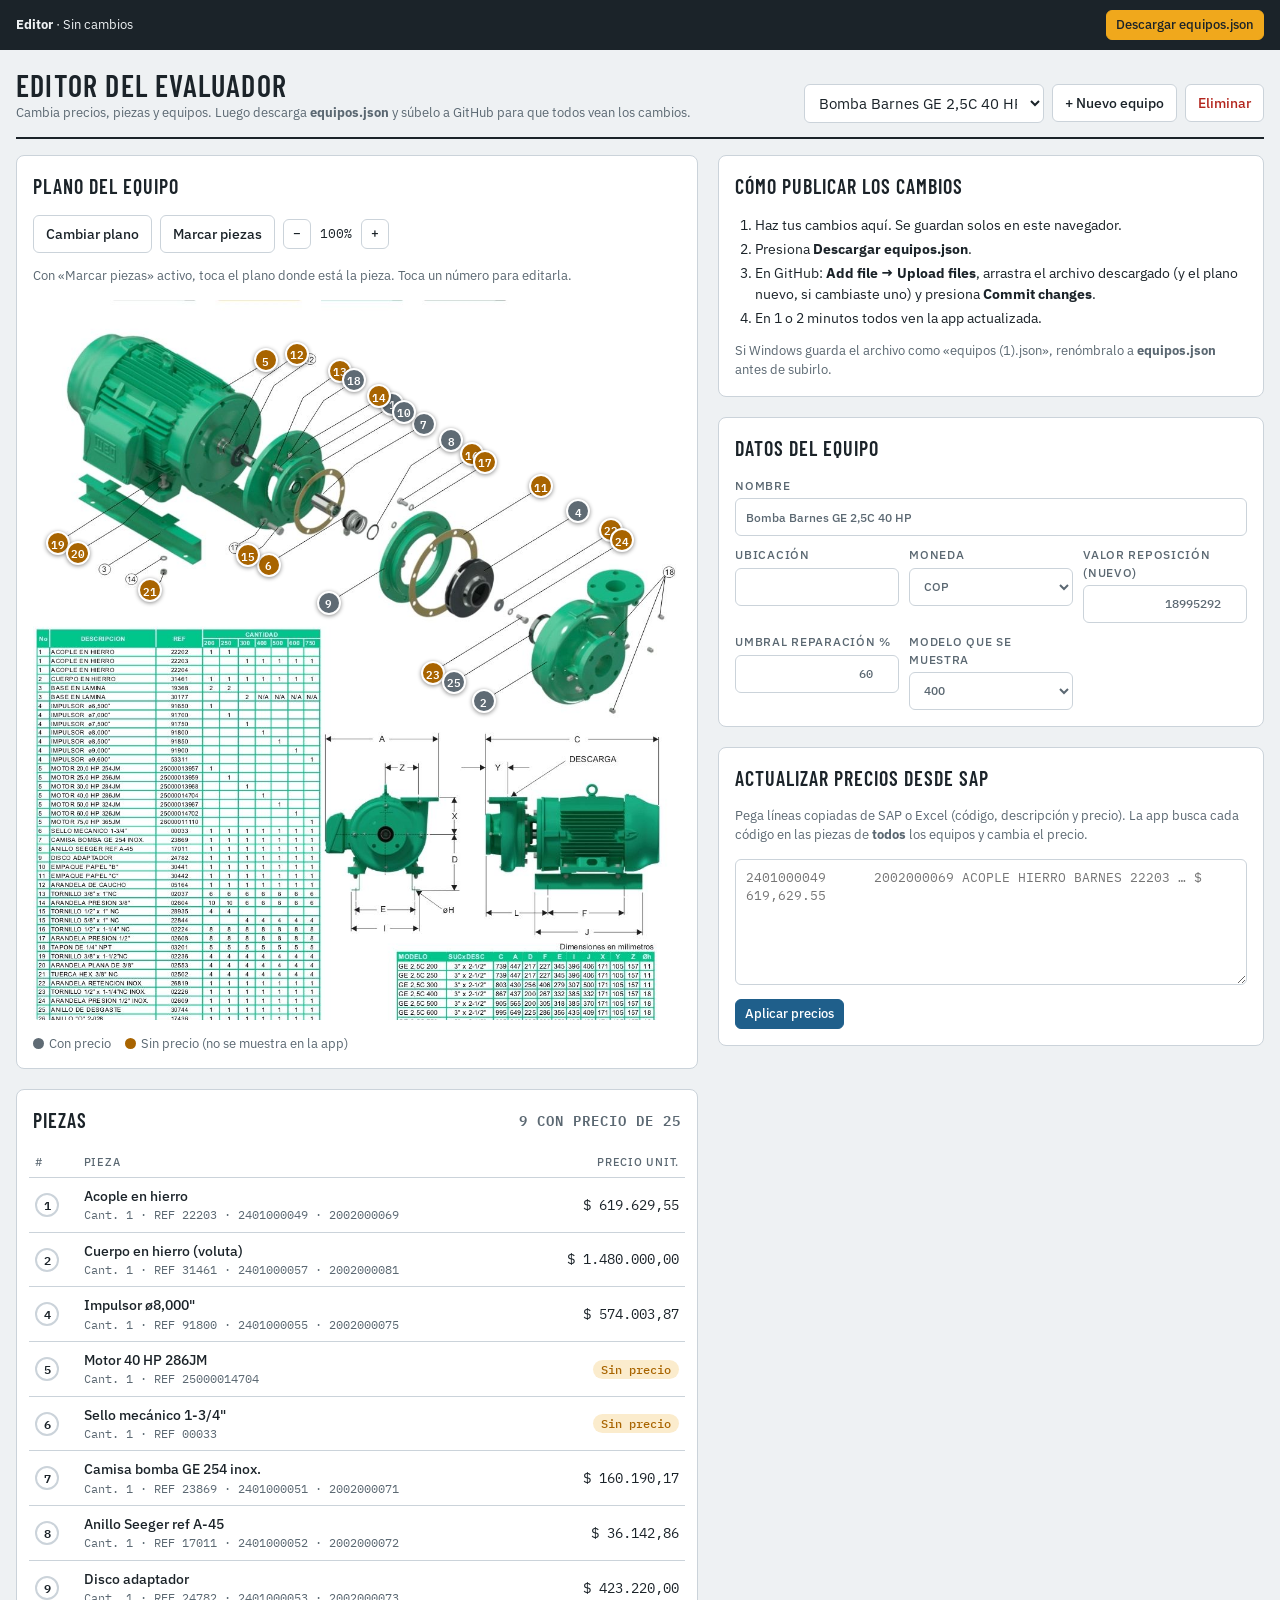
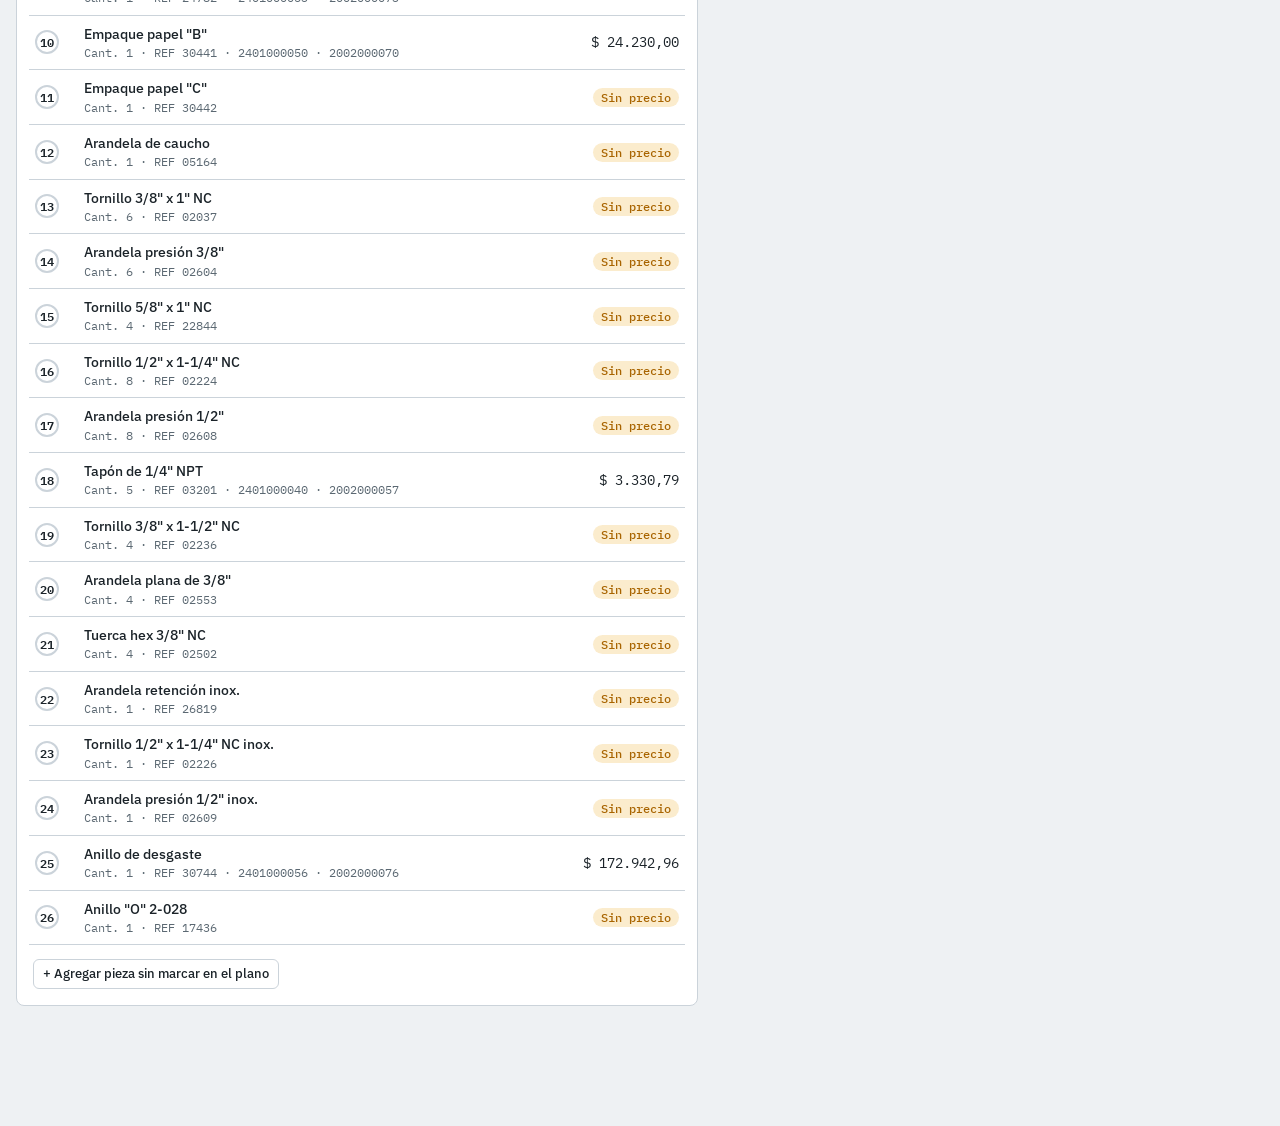
==== editor.html @ 1a963af1 "Add files via upload" ====
<!doctype html>
<html lang="es">
<head>
<meta charset="utf-8">
<meta name="viewport" content="width=device-width,initial-scale=1,viewport-fit=cover">
<title>Editor del Evaluador</title>
<meta name="robots" content="noindex">
<link rel="icon" type="image/png" href="icono-192.png">
<link rel="preconnect" href="https://fonts.googleapis.com">
<link rel="preconnect" href="https://fonts.gstatic.com" crossorigin>
<link rel="stylesheet" href="https://fonts.googleapis.com/css2?family=Barlow+Condensed:wght@500;600;700&family=IBM+Plex+Sans:wght@400;500;600&family=IBM+Plex+Mono:wght@400;500&display=swap">
<link rel="stylesheet" href="estilos.css">
<style>
.edbar{position:sticky;top:0;z-index:30;display:flex;flex-wrap:wrap;align-items:center;justify-content:space-between;gap:8px;margin-inline:-16px;padding:10px 16px;background:var(--fg);color:var(--bg);font-size:13px}
.edbar .btn{background:transparent;color:var(--bg);border-color:var(--muted)}
.edbar .btn.primary{background:var(--mark);color:var(--mark-fg);border-color:var(--mark)}
.steps{margin:0;padding-left:20px;font-size:14px;display:flex;flex-direction:column;gap:4px}
.pin.a-np{background:var(--warn);color:#fff}
textarea{font-family:var(--f-mono);font-size:12.5px}
.result{font-size:13px;white-space:pre-wrap;background:var(--sunk);padding:10px;border-radius:6px;max-height:220px;overflow:auto}
</style>
</head>
<body>
<div class="edbar">
  <div><b>Editor</b> · <span id="dirtyLbl">Sin cambios</span></div>
  <div style="display:flex;gap:6px;flex-wrap:wrap">
    <button class="btn sm" id="btnDiscard" hidden>Descartar cambios</button>
    <button class="btn sm primary" id="btnDownload">Descargar equipos.json</button>
  </div>
</div>
<div class="wrap">
  <header class="top">
    <div>
      <h1>Editor del Evaluador</h1>
      <p>Cambia precios, piezas y equipos. Luego descarga <b>equipos.json</b> y súbelo a GitHub para que todos vean los cambios.</p>
    </div>
    <div class="eqbar">
      <select id="eqSelect" aria-label="Equipo"></select>
      <button class="btn" id="btnNew">+ Nuevo equipo</button>
      <button class="btn danger" id="btnDel">Eliminar</button>
    </div>
  </header>
  <div id="delConfirm" class="confirm" hidden style="margin-bottom:12px">
    <span>¿Eliminar este equipo y todas sus piezas?</span>
    <button class="btn sm danger" id="delYes">Sí, eliminar</button>
    <button class="btn sm" id="delNo">Cancelar</button>
  </div>
  <div id="loading" class="loading">Cargando equipos…</div>
  <div id="error" class="errbox" hidden></div>

  <div class="grid" id="main" hidden>
    <div class="col">
      <section class="panel">
        <h2>Plano del equipo</h2>
        <div class="stage-tools">
          <label class="btn" for="imgFile">Cambiar plano</label>
          <input type="file" id="imgFile" accept="image/*" hidden>
          <button class="btn" id="btnMark">Marcar piezas</button>
          <span class="zoom"><button class="btn sm" id="zOut" aria-label="Alejar">−</button><span class="num" id="zLbl">100%</span><button class="btn sm" id="zIn" aria-label="Acercar">+</button></span>
        </div>
        <p class="hint" style="margin:0">Con «Marcar piezas» activo, toca el plano donde está la pieza. Toca un número para editarla.</p>
        <div class="notice" id="imgNotice" hidden></div>
        <div class="stage" id="stage"></div>
        <div class="legend">
          <span><i style="background:#5f6b74"></i>Con precio</span>
          <span><i style="background:var(--warn)"></i>Sin precio (no se muestra en la app)</span>
        </div>
      </section>

      <section class="panel">
        <h2><span>Piezas</span><span class="muted num" id="partCount" style="font-size:14px"></span></h2>
        <div class="tablewrap">
          <table>
            <thead><tr><th>#</th><th>Pieza</th><th class="r">Precio unit.</th></tr></thead>
            <tbody id="partRows"></tbody>
          </table>
        </div>
        <div><button class="btn sm" id="btnAddNoPin">+ Agregar pieza sin marcar en el plano</button></div>
      </section>
    </div>

    <div class="col">
      <section class="panel">
        <h2>Cómo publicar los cambios</h2>
        <ol class="steps">
          <li>Haz tus cambios aquí. Se guardan solos en este navegador.</li>
          <li>Presiona <b>Descargar equipos.json</b>.</li>
          <li>En GitHub: <b>Add file → Upload files</b>, arrastra el archivo descargado (y el plano nuevo, si cambiaste uno) y presiona <b>Commit changes</b>.</li>
          <li>En 1 o 2 minutos todos ven la app actualizada.</li>
        </ol>
        <p class="hint" style="margin:0">Si Windows guarda el archivo como «equipos (1).json», renómbralo a <b>equipos.json</b> antes de subirlo.</p>
      </section>

      <section class="panel">
        <h2>Datos del equipo</h2>
        <div class="row">
          <label class="f" style="grid-column:1/-1">Nombre<input type="text" id="eqName"></label>
          <label class="f">Ubicación<input type="text" id="eqLoc"></label>
          <label class="f">Moneda<select id="eqCur"><option>COP</option><option>USD</option><option>CLP</option><option>PEN</option><option>MXN</option><option>EUR</option></select></label>
          <label class="f">Valor reposición (nuevo)<input type="number" min="0" step="any" id="eqNew"></label>
          <label class="f">Umbral reparación %<input type="number" min="1" max="100" step="1" id="eqTh"></label>
          <label class="f" id="modelWrap" hidden>Modelo que se muestra<select id="eqModel"></select></label>
        </div>
      </section>

      <section class="panel">
        <h2>Actualizar precios desde SAP</h2>
        <p class="hint" style="margin:0">Pega líneas copiadas de SAP o Excel (código, descripción y precio). La app busca cada código en las piezas de <b>todos</b> los equipos y cambia el precio.</p>
        <textarea id="sapTxt" rows="6" placeholder="2401000049	2002000069 ACOPLE HIERRO BARNES 22203 …	$ 619,629.55"></textarea>
        <div><button class="btn sm primary" id="btnSap">Aplicar precios</button></div>
        <div class="result" id="sapRes" hidden></div>
      </section>
    </div>
  </div>
</div>
<div id="sheetHost"></div>

<script>
(function(){
const $=id=>document.getElementById(id);
const DKEY='evalrep.editor.draft.v1';
const uid=()=>Math.random().toString(36).slice(2,10);
function n(v){const x=parseFloat(v);return isFinite(x)?x:0}
const esc=s=>String(s??'').replace(/[&<>"]/g,c=>({'&':'&amp;','<':'&lt;','>':'&gt;','"':'&quot;'}[c]));
function money(v,cur){try{return new Intl.NumberFormat('es-CO',{style:'currency',currency:cur||'COP',maximumFractionDigits:2}).format(v)}catch(e){return String(v)}}
const ls={get(k){try{const r=localStorage.getItem(k);return r?JSON.parse(r):null}catch(e){return null}},set(k,v){try{localStorage.setItem(k,JSON.stringify(v));return true}catch(e){return false}},del(k){try{localStorage.removeItem(k)}catch(e){}}};
let ORIG=null,D=null,cur=null,dirty=false,marking=false,zoom=1;
const imgPreview={}; // id equipo -> {url,name}
const eq=()=>D.equipos.find(e=>e.id===cur)||D.equipos[0];
const modelOf=e=>e.modelos?e.modelo:null;
function qtyOf(p,e){const m=modelOf(e);return (m&&p.cantidadPorModelo)?n(p.cantidadPorModelo[m]):n(p.cantidad)}
function inModel(p,e){const m=modelOf(e);return !(m&&p.cantidadPorModelo)||n(p.cantidadPorModelo[m])>0}
const tagNum=p=>{const x=parseFloat(p.plano);return isFinite(x)?x:1e9};
let tt;function toast(m){let t=document.querySelector('.toast');if(!t){t=document.createElement('div');t.className='toast';document.body.appendChild(t)}t.textContent=m;t.hidden=false;clearTimeout(tt);tt=setTimeout(()=>t.hidden=true,4000)}

function changed(){dirty=true;ls.set(DKEY,D);renderBar()}
function renderBar(){$('dirtyLbl').textContent=dirty?'Hay cambios sin descargar':'Sin cambios';$('btnDiscard').hidden=!dirty}
function renderSelect(){$('eqSelect').innerHTML=D.equipos.map(e=>`<option value="${esc(e.id)}" ${e.id===eq().id?'selected':''}>${esc(e.nombre)}</option>`).join('')}
function renderInfo(){
  const e=eq();
  const map={eqName:'nombre',eqLoc:'ubicacion',eqCur:'moneda',eqNew:'valorReposicion',eqTh:'umbral'};
  for(const [id,k] of Object.entries(map))if(document.activeElement!==$(id))$(id).value=e[k]??'';
  $('modelWrap').hidden=!e.modelos;
  if(e.modelos)$('eqModel').innerHTML=e.modelos.map(x=>`<option ${x===e.modelo?'selected':''}>${esc(x)}</option>`).join('');
}
function imgSrc(e){return imgPreview[e.id]?imgPreview[e.id].url:e.plano}
function renderStage(){
  const e=eq(),st=$('stage');
  st.classList.toggle('marking',marking);
  $('btnMark').classList.toggle('on',marking);
  $('btnMark').textContent=marking?'Marcando… (toca para terminar)':'Marcar piezas';
  $('zLbl').textContent=Math.round(zoom*100)+'%';
  const ip=imgPreview[e.id];
  $('imgNotice').hidden=!ip;
  if(ip)$('imgNotice').innerHTML=`Plano nuevo: sube también <b>${esc(ip.name)}</b> a GitHub junto con equipos.json. <button class="btn sm" id="btnImgDl">Descargar plano</button>`;
  if(!e.plano&&!ip){st.innerHTML='<div class="empty-stage">Sin plano. Usa «Cambiar plano» para subir una foto o dibujo del equipo.</div>';return}
  const pins=e.piezas.filter(p=>inModel(p,e)&&p.x!=null).map(p=>`<button class="pin ${n(p.precio)>0?'a-ok':'a-np'}" style="left:${n(p.x)}%;top:${n(p.y)}%" data-id="${esc(p.id)}">${esc(p.plano||'•')}</button>`).join('');
  st.innerHTML=`<div class="canvas" style="width:${zoom*100}%"><img src="${esc(imgSrc(e))}" onerror="if(!this.dataset.f){this.dataset.f=1;this.src=this.getAttribute('src').split('/').pop()}" alt="Plano" draggable="false">${pins}</div>`;
}
function renderParts(){
  const e=eq(),vis=e.piezas.filter(p=>inModel(p,e)).sort((a,b)=>tagNum(a)-tagNum(b));
  const priced=vis.filter(p=>n(p.precio)>0).length;
  $('partCount').textContent=`${priced} con precio de ${vis.length}`;
  $('partRows').innerHTML=vis.length?vis.map(p=>`<tr class="part" data-id="${esc(p.id)}">
    <td><span class="badge" style="border-color:var(--line)">${esc(p.plano||'·')}</span></td>
    <td><div class="pname">${esc(p.nombre||'Sin nombre')}</div><div class="psub">Cant. ${qtyOf(p,e)}${p.codigo?' · '+esc(p.codigo):''}</div></td>
    <td class="r num">${n(p.precio)>0?money(n(p.precio),e.moneda):'<span class="chip noprice">Sin precio</span>'}</td></tr>`).join('')
    :'<tr><td colspan="3" class="muted" style="padding:18px 6px">Sin piezas. Activa «Marcar piezas» y toca el plano.</td></tr>';
}
function renderAll(){renderBar();renderSelect();renderInfo();renderStage();renderParts()}

function openSheet(p,isNew){
  const e=eq(),m=modelOf(e);
  $('sheetHost').innerHTML=`<div class="sheet-bg" id="sheetBg"><form class="sheet" id="sheetForm">
    <h3>${isNew?'Nueva pieza':'Pieza '+esc(p.plano||'')}</h3>
    <div class="row"><label class="f">N° plano<input type="text" id="pTag" value="${esc(p.plano)}"></label>
    <label class="f">N° de parte / SAP<input type="text" id="pCode" value="${esc(p.codigo)}"></label></div>
    <label class="f">Nombre de la pieza<input type="text" id="pName" value="${esc(p.nombre)}" required></label>
    <div class="row"><label class="f">Cantidad${m&&p.cantidadPorModelo?' (modelo '+esc(m)+')':''}<input type="number" id="pQty" min="0" step="any" value="${qtyOf(p,e)}"></label>
    <label class="f">Precio unitario<input type="number" id="pPrice" min="0" step="any" value="${n(p.precio)||''}"></label></div>
    <p class="hint" style="margin:0">Sin precio, la pieza no aparece en la app.</p>
    <div id="pDelC" class="confirm" hidden><span>¿Eliminar esta pieza?</span><button type="button" class="btn sm danger" id="pDelY">Eliminar</button><button type="button" class="btn sm" id="pDelN">No</button></div>
    <div class="sheet-actions"><div>${isNew?'':'<button type="button" class="btn danger" id="pDel">Eliminar</button>'}</div>
    <div style="display:flex;gap:8px"><button type="button" class="btn" id="pCancel">Cancelar</button><button type="submit" class="btn primary">Guardar</button></div></div>
  </form></div>`;
  const close=()=>{$('sheetHost').innerHTML=''};
  $('pCancel').onclick=close;$('sheetBg').addEventListener('click',ev=>{if(ev.target.id==='sheetBg')close()});
  if(!isNew){$('pDel').onclick=()=>{$('pDelC').hidden=false};$('pDelN').onclick=()=>{$('pDelC').hidden=true};
    $('pDelY').onclick=()=>{e.piezas=e.piezas.filter(x=>x!==p);changed();close();renderStage();renderParts()}}
  $('sheetForm').addEventListener('submit',ev=>{ev.preventDefault();
    const q=n($('pQty').value);
    if(m&&p.cantidadPorModelo)p.cantidadPorModelo[m]=q;else p.cantidad=q;
    Object.assign(p,{plano:$('pTag').value.trim(),codigo:$('pCode').value.trim(),nombre:$('pName').value.trim(),precio:n($('pPrice').value)});
    if(isNew)e.piezas.push(p);
    changed();close();renderStage();renderParts()});
  setTimeout(()=>$(isNew?'pTag':'pPrice').focus(),30);
}
const newPart=(x,y)=>({id:uid(),plano:'',nombre:'',codigo:'',cantidad:1,cantidadPorModelo:null,precio:0,x,y});

function download(name,blob){const a=document.createElement('a');a.href=URL.createObjectURL(blob);a.download=name;document.body.appendChild(a);a.click();setTimeout(()=>{URL.revokeObjectURL(a.href);a.remove()},1000)}
function slug(s){return String(s).toLowerCase().normalize('NFD').replace(/[̀-ͯ]/g,'').replace(/[^a-z0-9]+/g,'-').replace(/^-|-$/g,'')||'equipo'}

/* Eventos */
$('eqSelect').onchange=ev=>{cur=ev.target.value;marking=false;renderAll()};
$('eqModel').onchange=ev=>{eq().modelo=ev.target.value;changed();renderStage();renderParts()};
const fmap={eqName:'nombre',eqLoc:'ubicacion',eqCur:'moneda',eqNew:'valorReposicion',eqTh:'umbral'};
for(const [id,k] of Object.entries(fmap))$(id).addEventListener('input',()=>{const el=$(id);eq()[k]=el.type==='number'?n(el.value):el.value;changed();if(k==='nombre')renderSelect();if(k==='moneda')renderParts()});
$('zIn').onclick=()=>{zoom=Math.min(3,zoom+0.5);renderStage()};
$('zOut').onclick=()=>{zoom=Math.max(1,zoom-0.5);renderStage()};
$('btnMark').onclick=()=>{if(!eq().plano&&!imgPreview[eq().id]){toast('Primero sube un plano.');return}marking=!marking;renderStage()};
$('btnAddNoPin').onclick=()=>openSheet(newPart(null,null),true);
$('stage').addEventListener('click',ev=>{
  if(ev.target.id==='btnImgDl'){const ip=imgPreview[eq().id];download(ip.name,ip.blob);return}
  const pin=ev.target.closest('.pin'),e=eq();
  if(pin){openSheet(e.piezas.find(p=>p.id===pin.dataset.id),false);return}
  if(!marking)return;const img=$('stage').querySelector('img');if(!img)return;
  const r=img.getBoundingClientRect(),x=(ev.clientX-r.left)/r.width*100,y=(ev.clientY-r.top)/r.height*100;
  if(x<0||x>100||y<0||y>100)return;openSheet(newPart(+x.toFixed(2),+y.toFixed(2)),true);
});
$('imgNotice').addEventListener('click',ev=>{if(ev.target.id==='btnImgDl'){const ip=imgPreview[eq().id];download(ip.name,ip.blob)}});
$('partRows').addEventListener('click',ev=>{const tr=ev.target.closest('tr.part');if(tr)openSheet(eq().piezas.find(p=>p.id===tr.dataset.id),false)});
$('imgFile').addEventListener('change',ev=>{
  const f=ev.target.files[0];if(!f)return;const e=eq();
  const im=new Image();im.onload=()=>{
    const k=Math.min(1,1600/Math.max(im.width,im.height)),c=document.createElement('canvas');
    c.width=Math.round(im.width*k);c.height=Math.round(im.height*k);c.getContext('2d').drawImage(im,0,0,c.width,c.height);
    c.toBlob(b=>{const name=slug(e.nombre)+'.jpg';imgPreview[e.id]={blob:b,url:URL.createObjectURL(b),name};e.plano=name;changed();marking=true;renderStage();toast('Plano cargado. Toca cada pieza para marcarla.')},'image/jpeg',0.85);
  };im.onerror=()=>toast('No se pudo leer la imagen. Usa JPG o PNG.');im.src=URL.createObjectURL(f);ev.target.value='';
});
$('btnNew').onclick=()=>{const e={id:uid(),nombre:'Equipo nuevo',ubicacion:'',moneda:'COP',valorReposicion:0,umbral:60,modelos:null,modelo:null,plano:'',piezas:[]};D.equipos.push(e);cur=e.id;changed();renderAll();$('eqName').focus();$('eqName').select()};
$('btnDel').onclick=()=>{$('delConfirm').hidden=false};
$('delNo').onclick=()=>{$('delConfirm').hidden=true};
$('delYes').onclick=()=>{D.equipos=D.equipos.filter(e=>e.id!==eq().id);cur=D.equipos[0]&&D.equipos[0].id;$('delConfirm').hidden=true;changed();renderAll()};
$('btnDiscard').onclick=()=>{D=JSON.parse(JSON.stringify(ORIG));ls.del(DKEY);dirty=false;renderAll();toast('Cambios descartados.')};
$('btnDownload').onclick=()=>{
  const out=JSON.parse(JSON.stringify(D));out.actualizado=new Date().toISOString().slice(0,10);
  download('equipos.json',new Blob([JSON.stringify(out,null,1)],{type:'application/json'}));
  const pend=Object.values(imgPreview);
  toast(pend.length?'Descargado. Sube equipos.json y el plano nuevo a GitHub.':'Descargado. Súbelo a GitHub con Add file → Upload files.');
};
$('btnSap').onclick=()=>{
  const lines=$('sapTxt').value.split(/\r?\n/).map(s=>s.trim()).filter(Boolean);
  let ok=[],miss=[];
  for(const line of lines){
    const pm=line.match(/\$\s*([\d.,]+)\s*$/)||line.match(/([\d][\d.,]*)\s*$/);
    if(!pm){miss.push(line.slice(0,60)+' (sin precio)');continue}
    let raw=pm[1];
    // 1,234,567.89 o 1.234.567,89
    if(/,\d{1,2}$/.test(raw))raw=raw.replace(/\./g,'').replace(',','.');else raw=raw.replace(/,/g,'');
    const price=parseFloat(raw);
    const codes=(line.replace(pm[0],'').match(/\b\d{6,}\b/g)||[]);
    let hits=[];
    for(const e of D.equipos)for(const p of e.piezas){const c=String(p.codigo||'');if(codes.some(k=>c.includes(k)))hits.push([e,p])}
    if(!hits.length){miss.push(line.slice(0,70));continue}
    hits.forEach(([e,p])=>{const old=n(p.precio);p.precio=price;ok.push(`${e.nombre} · ${p.plano} ${p.nombre}: ${money(old,e.moneda)} → ${money(price,e.moneda)}`)});
  }
  if(ok.length)changed();
  $('sapRes').hidden=false;
  $('sapRes').textContent=`Actualizadas: ${ok.length}\n`+ok.join('\n')+(miss.length?`\n\nNo encontradas (${miss.length}). Agrégalas como pieza nueva o revisa el código:\n`+miss.join('\n'):'');
  renderParts();renderStage();
};
document.addEventListener('keydown',ev=>{if(ev.key==='Escape')$('sheetHost').innerHTML=''});

const getJSON=u=>fetch(u,{cache:'no-store'}).then(r=>{if(!r.ok)throw new Error('HTTP '+r.status+' en '+u);return r.json()});
getJSON('equipos.json').catch(()=>getJSON('datos/equipos.json')).then(d=>{
  d.equipos.forEach(e=>{e.piezas=e.piezas||[];e.piezas.forEach(p=>{if(!p.id)p.id=uid()});if(e.plano)e.plano=e.plano.replace(/^planos\//,'')});
  ORIG=d;
  const draft=ls.get(DKEY);
  if(draft&&draft.equipos&&draft.actualizado===d.actualizado){D=draft;dirty=true}else{D=JSON.parse(JSON.stringify(d));if(draft)ls.del(DKEY)}
  cur=D.equipos[0]&&D.equipos[0].id;
  $('loading').hidden=true;$('main').hidden=false;renderAll();
}).catch(err=>{$('loading').hidden=true;$('error').hidden=false;$('error').textContent='No se pudo leer equipos.json ('+err.message+').'});
})();
</script>
</body>
</html>
---- estilos.css ----
/* Layout: hoja de trabajo de taller — plano del equipo con marcas a la izquierda, presupuesto y dictamen a la derecha; en teléfono se apila y el dictamen queda fijo abajo */
:root{
  --bg:#eef1f3; --surface:#ffffff; --sunk:#e3e8ec; --line:#cbd3da; --fg:#1b2329; --muted:#5b6872;
  --accent:#1f5f8b; --accent-fg:#ffffff; --mark:#f0a81c; --mark-fg:#1b2329;
  --ok:#1e7a4a; --ok-bg:#dff1e6; --warn:#a86400; --warn-bg:#fbeccd; --bad:#b3261e; --bad-bg:#f8dcd9;
  --shadow:0 1px 2px rgba(20,35,45,.08),0 4px 14px rgba(20,35,45,.06);
  --f-display:"Barlow Condensed","Arial Narrow",system-ui,sans-serif;
  --f-body:"IBM Plex Sans",system-ui,-apple-system,"Segoe UI",sans-serif;
  --f-mono:"IBM Plex Mono",ui-monospace,Menlo,Consolas,monospace;
}
@media (prefers-color-scheme: dark){:root:not([data-theme="light"]){
  --bg:#12171b; --surface:#1a2127; --sunk:#232c33; --line:#33404a; --fg:#e4e9ed; --muted:#93a1ac;
  --accent:#6fb1df; --accent-fg:#0d1418; --mark:#f3b43a; --mark-fg:#151a1e;
  --ok:#6fd39c; --ok-bg:#16331f; --warn:#f0b459; --warn-bg:#3a2a10; --bad:#ff8a80; --bad-bg:#3d1916;
  --shadow:0 1px 2px rgba(0,0,0,.4); color-scheme:dark}}
:root[data-theme="dark"]{
  --bg:#12171b; --surface:#1a2127; --sunk:#232c33; --line:#33404a; --fg:#e4e9ed; --muted:#93a1ac;
  --accent:#6fb1df; --accent-fg:#0d1418; --mark:#f3b43a; --mark-fg:#151a1e;
  --ok:#6fd39c; --ok-bg:#16331f; --warn:#f0b459; --warn-bg:#3a2a10; --bad:#ff8a80; --bad-bg:#3d1916;
  --shadow:0 1px 2px rgba(0,0,0,.4); color-scheme:dark}
*{box-sizing:border-box}
body{background:var(--bg);color:var(--fg);font-family:var(--f-body);font-size:15px;line-height:1.45;padding-inline:16px;padding-block:0 120px}
.wrap{max-width:1280px;margin:0 auto}
h1,h2,h3{font-family:var(--f-display);font-weight:600;letter-spacing:.01em;margin:0;text-wrap:balance}
.num,.mono{font-family:var(--f-mono);font-variant-numeric:tabular-nums}
button,input,select,textarea{font:inherit;color:inherit}
:focus-visible{outline:2px solid var(--accent);outline-offset:2px}

header.top{display:flex;flex-wrap:wrap;align-items:flex-end;justify-content:space-between;gap:12px;padding-block:20px 14px;border-bottom:2px solid var(--fg);margin-bottom:16px}
header.top h1{font-size:30px;line-height:1;text-transform:uppercase;letter-spacing:.04em}
header.top p{margin:4px 0 0;color:var(--muted);font-size:13px}
.eqbar{display:flex;flex-wrap:wrap;gap:8px;align-items:center}
.eqbar select{min-width:0;max-width:240px}

.btn{border:1px solid var(--line);background:var(--surface);border-radius:6px;padding:8px 12px;cursor:pointer;font-size:14px;font-weight:500;display:inline-flex;align-items:center;gap:6px;min-height:38px}
.btn:hover{border-color:var(--muted)}
.btn.primary{background:var(--accent);color:var(--accent-fg);border-color:var(--accent)}
.btn.on{background:var(--mark);color:var(--mark-fg);border-color:var(--mark)}
.btn.danger{color:var(--bad)}
.btn.sm{padding:4px 9px;min-height:30px;font-size:13px}
input[type=text],input[type=number],select,textarea{background:var(--surface);border:1px solid var(--line);border-radius:6px;padding:8px 10px;width:100%;min-height:38px}
input[type=number]{font-family:var(--f-mono);text-align:right}
label.f{display:flex;flex-direction:column;gap:4px;font-size:12px;color:var(--muted);text-transform:uppercase;letter-spacing:.06em;font-weight:500;min-width:0}
label.f span.h{text-transform:none;letter-spacing:0;font-size:11.5px}

.grid{display:grid;grid-template-columns:minmax(0,1.25fr) minmax(0,1fr);gap:20px;align-items:start}
@media (max-width:900px){.grid{grid-template-columns:minmax(0,1fr)}}
.panel{background:var(--surface);border:1px solid var(--line);border-radius:8px;padding:16px;display:flex;flex-direction:column;gap:14px;min-width:0}
.panel h2{font-size:20px;text-transform:uppercase;letter-spacing:.05em;display:flex;align-items:center;justify-content:space-between;gap:8px}
.col{display:flex;flex-direction:column;gap:20px;min-width:0}
.row{display:grid;grid-template-columns:repeat(auto-fit,minmax(130px,1fr));gap:10px}

/* Plano */
.stage-tools{display:flex;flex-wrap:wrap;gap:8px;align-items:center}
.hint{font-size:13px;color:var(--muted)}
.stage{position:relative;background:var(--sunk);border-radius:6px;overflow:auto;max-height:80vh;user-select:none;-webkit-user-select:none;touch-action:manipulation}
.stage img{display:block;width:100%;height:auto;max-width:100%}
.stage.marking{cursor:crosshair;outline:2px dashed var(--mark);outline-offset:-2px}
.pin{position:absolute;transform:translate(-50%,-50%);width:24px;height:24px;border-radius:50%;border:2px solid #fff;display:grid;place-items:center;font:600 11px var(--f-mono);cursor:pointer;box-shadow:0 1px 4px rgba(0,0,0,.45);padding:0}
.pin.a-rep{background:var(--bad);color:#fff}
.pin.a-rea{background:#d98a00;color:#1b1b1b}
.pin.a-ok{background:#5f6b74;color:#fff}
.pin.sel{outline:3px solid var(--mark);outline-offset:2px;z-index:2}
.canvas{position:relative;max-width:none}
.zoom{display:inline-flex;align-items:center;gap:4px}
.zoom .num{min-width:42px;text-align:center;font-size:13px}
button.chip{border:0;cursor:pointer}
.chip.noprice{background:var(--warn-bg);color:var(--warn)}
.empty-stage{padding:48px 16px;text-align:center;color:var(--muted)}
.legend{display:flex;flex-wrap:wrap;gap:14px;font-size:12.5px;color:var(--muted)}
.legend i{display:inline-block;width:11px;height:11px;border-radius:50%;margin-right:5px;vertical-align:-1px}

/* Lista de piezas */
.tablewrap{overflow-x:auto;margin-inline:-4px}
table{width:100%;border-collapse:collapse;font-size:14px}
th{font-size:11px;text-transform:uppercase;letter-spacing:.07em;color:var(--muted);font-weight:500;text-align:left;padding:6px 6px;border-bottom:1px solid var(--line);white-space:nowrap}
td{padding:8px 6px;border-bottom:1px solid var(--line);vertical-align:middle}
td.r,th.r{text-align:right}
tr.part{cursor:pointer}
tr.part:hover td{background:var(--sunk)}
tr.part.sel td{background:var(--warn-bg)}
.badge{display:inline-block;font:600 12px var(--f-mono);width:24px;height:24px;line-height:20px;text-align:center;border-radius:50%;border:2px solid transparent}
.chip{font-size:11.5px;padding:2px 8px;border-radius:999px;white-space:nowrap;font-weight:500}
.chip.a-rep{background:var(--bad-bg);color:var(--bad)}
.chip.a-rea{background:var(--warn-bg);color:var(--warn)}
.chip.a-ok{background:var(--sunk);color:var(--muted)}
.pname{font-weight:500}
.psub{font-size:12px;color:var(--muted);font-family:var(--f-mono)}
.muted{color:var(--muted)}

/* Dictamen */
.verdict{border-radius:8px;padding:16px;display:flex;flex-direction:column;gap:12px;border:1px solid var(--line)}
.verdict.ok{background:var(--ok-bg);border-color:var(--ok)}
.verdict.warn{background:var(--warn-bg);border-color:var(--warn)}
.verdict.bad{background:var(--bad-bg);border-color:var(--bad)}
.v-head{display:flex;align-items:baseline;justify-content:space-between;flex-wrap:wrap;gap:8px}
.v-label{font-family:var(--f-display);font-size:34px;font-weight:700;letter-spacing:.04em;text-transform:uppercase;line-height:1}
.ok .v-label{color:var(--ok)} .warn .v-label{color:var(--warn)} .bad .v-label{color:var(--bad)}
.v-total{font-family:var(--f-mono);font-size:20px;font-weight:500}
.meter{position:relative;height:14px;background:var(--surface);border-radius:7px;border:1px solid var(--line);overflow:visible}
.meter .fill{position:absolute;inset:0 auto 0 0;border-radius:7px}
.ok .meter .fill{background:var(--ok)} .warn .meter .fill{background:var(--warn)} .bad .meter .fill{background:var(--bad)}
.meter .th{position:absolute;top:-5px;bottom:-5px;width:2px;background:var(--fg)}
.meter-lbl{display:flex;justify-content:space-between;font-size:12px;color:var(--muted);font-family:var(--f-mono)}
.checks{display:flex;flex-direction:column;gap:6px;font-size:13.5px}
.checks div{display:flex;gap:8px;align-items:flex-start}
.checks b{font-family:var(--f-mono);font-weight:600;min-width:18px}
.pass{color:var(--ok)} .fail{color:var(--bad)}

.breakdown{display:flex;flex-direction:column;font-size:14px}
.breakdown div{display:flex;justify-content:space-between;gap:12px;padding:6px 0;border-bottom:1px dashed var(--line)}
.breakdown div.tot{border-bottom:none;border-top:2px solid var(--fg);font-weight:600;padding-top:8px}
.breakdown span:last-child{font-family:var(--f-mono);font-variant-numeric:tabular-nums}

/* Barra fija en teléfono */
.dock{position:fixed;left:0;right:0;bottom:0;padding:10px 16px calc(10px + env(safe-area-inset-bottom,0px));background:var(--surface);border-top:1px solid var(--line);display:none;align-items:center;justify-content:space-between;gap:10px;z-index:20;box-shadow:0 -4px 14px rgba(0,0,0,.08)}
.dock .v-label{font-size:24px}
@media (max-width:900px){.dock{display:flex}}

/* Hoja de pieza */
.sheet-bg{position:fixed;inset:0;background:rgba(10,16,20,.5);z-index:40;display:flex;align-items:flex-end;justify-content:center;padding:16px}
@media (min-width:700px){.sheet-bg{align-items:center}}
.sheet{background:var(--surface);border-radius:10px;width:100%;max-width:520px;max-height:90vh;overflow:auto;padding:18px;display:flex;flex-direction:column;gap:12px;box-shadow:var(--shadow)}
.sheet h3{font-size:22px;text-transform:uppercase;letter-spacing:.04em}
.rbtn{border:1.5px solid var(--bad);background:transparent;color:var(--bad);border-radius:6px;padding:5px 10px;font-size:13px;font-weight:600;cursor:pointer;white-space:nowrap;min-height:32px}
.rbtn[aria-pressed=true]{background:var(--bad);color:#fff}
.seg{display:grid;grid-template-columns:repeat(2,1fr);border:1px solid var(--line);border-radius:6px;overflow:hidden}
.seg button{border:0;background:var(--surface);padding:9px 4px;cursor:pointer;font-size:13px;border-right:1px solid var(--line)}
.seg button:last-child{border-right:0}
.seg button[aria-pressed=true]{background:var(--fg);color:var(--bg);font-weight:600}
.sheet-actions{display:flex;justify-content:space-between;gap:8px;flex-wrap:wrap}
.toast{position:fixed;left:50%;transform:translateX(-50%);bottom:calc(90px + env(safe-area-inset-bottom,0px));background:var(--fg);color:var(--bg);padding:10px 16px;border-radius:6px;font-size:14px;z-index:60;max-width:calc(100% - 32px)}
.confirm{display:flex;gap:8px;align-items:center;flex-wrap:wrap;font-size:13px;background:var(--bad-bg);color:var(--bad);padding:8px 10px;border-radius:6px}
details summary{cursor:pointer;font-size:13px;color:var(--muted)}
.example-tag{font-size:11px;background:var(--mark);color:var(--mark-fg);padding:2px 7px;border-radius:4px;font-weight:600;letter-spacing:.04em;text-transform:uppercase;vertical-align:middle}
@media (prefers-reduced-motion:reduce){*{transition:none!important;animation:none!important}}
.adminbar{position:sticky;top:env(safe-area-inset-top,0px);z-index:30;display:flex;flex-wrap:wrap;align-items:center;justify-content:space-between;gap:8px;margin-inline:-16px;padding:8px 16px;background:var(--fg);color:var(--bg);font-size:13px}
.adminbar .ab-l{display:flex;gap:8px;flex-wrap:wrap;align-items:baseline}
.adminbar .ab-r{display:flex;gap:6px;flex-wrap:wrap}
.adminbar .btn{background:transparent;color:var(--bg);border-color:var(--muted)}
.adminbar .btn.primary{background:var(--mark);color:var(--mark-fg);border-color:var(--mark)}
.adminbar .btn:disabled{opacity:.45;cursor:default}
.preview-bar{background:var(--accent);color:var(--accent-fg)}
.preview-bar .btn.primary{background:var(--accent-fg);color:var(--accent);border-color:var(--accent-fg)}
.notice{display:flex;gap:8px;align-items:center;flex-wrap:wrap;font-size:13px;background:var(--warn-bg);color:var(--warn);padding:8px 10px;border-radius:6px;margin-bottom:12px}
.kv{display:flex;flex-direction:column;gap:2px;font-size:12px;color:var(--muted);text-transform:uppercase;letter-spacing:.06em}
.kv b{font-size:16px;color:var(--fg);text-transform:none;letter-spacing:0;font-weight:500}
.pin.a-np{background:var(--warn);color:#fff}
body:not(.is-admin) .admin-only{display:none!important}
body.is-admin .viewer-only{display:none!important}
#importBox:not([hidden]){display:block}

.mcost{display:none;margin-top:4px;font-size:14px}
@media (max-width:600px){th.r,td.r{display:none}.mcost{display:block}}

.linkbtn{background:none;border:0;padding:0;color:var(--muted);font-size:12px;text-decoration:underline;cursor:pointer}

.meter-lbl .th-lbl{position:absolute;transform:translateX(-50%);white-space:nowrap;top:0}
.loading{padding:40px 0;text-align:center;color:var(--muted)}
.errbox{background:var(--bad-bg);color:var(--bad);padding:12px 14px;border-radius:8px;margin-block:16px}
html,body{-webkit-text-size-adjust:100%}
body{margin:0;padding-top:env(safe-area-inset-top,0px)}
img{max-width:100%}
[hidden]{display:none!important}
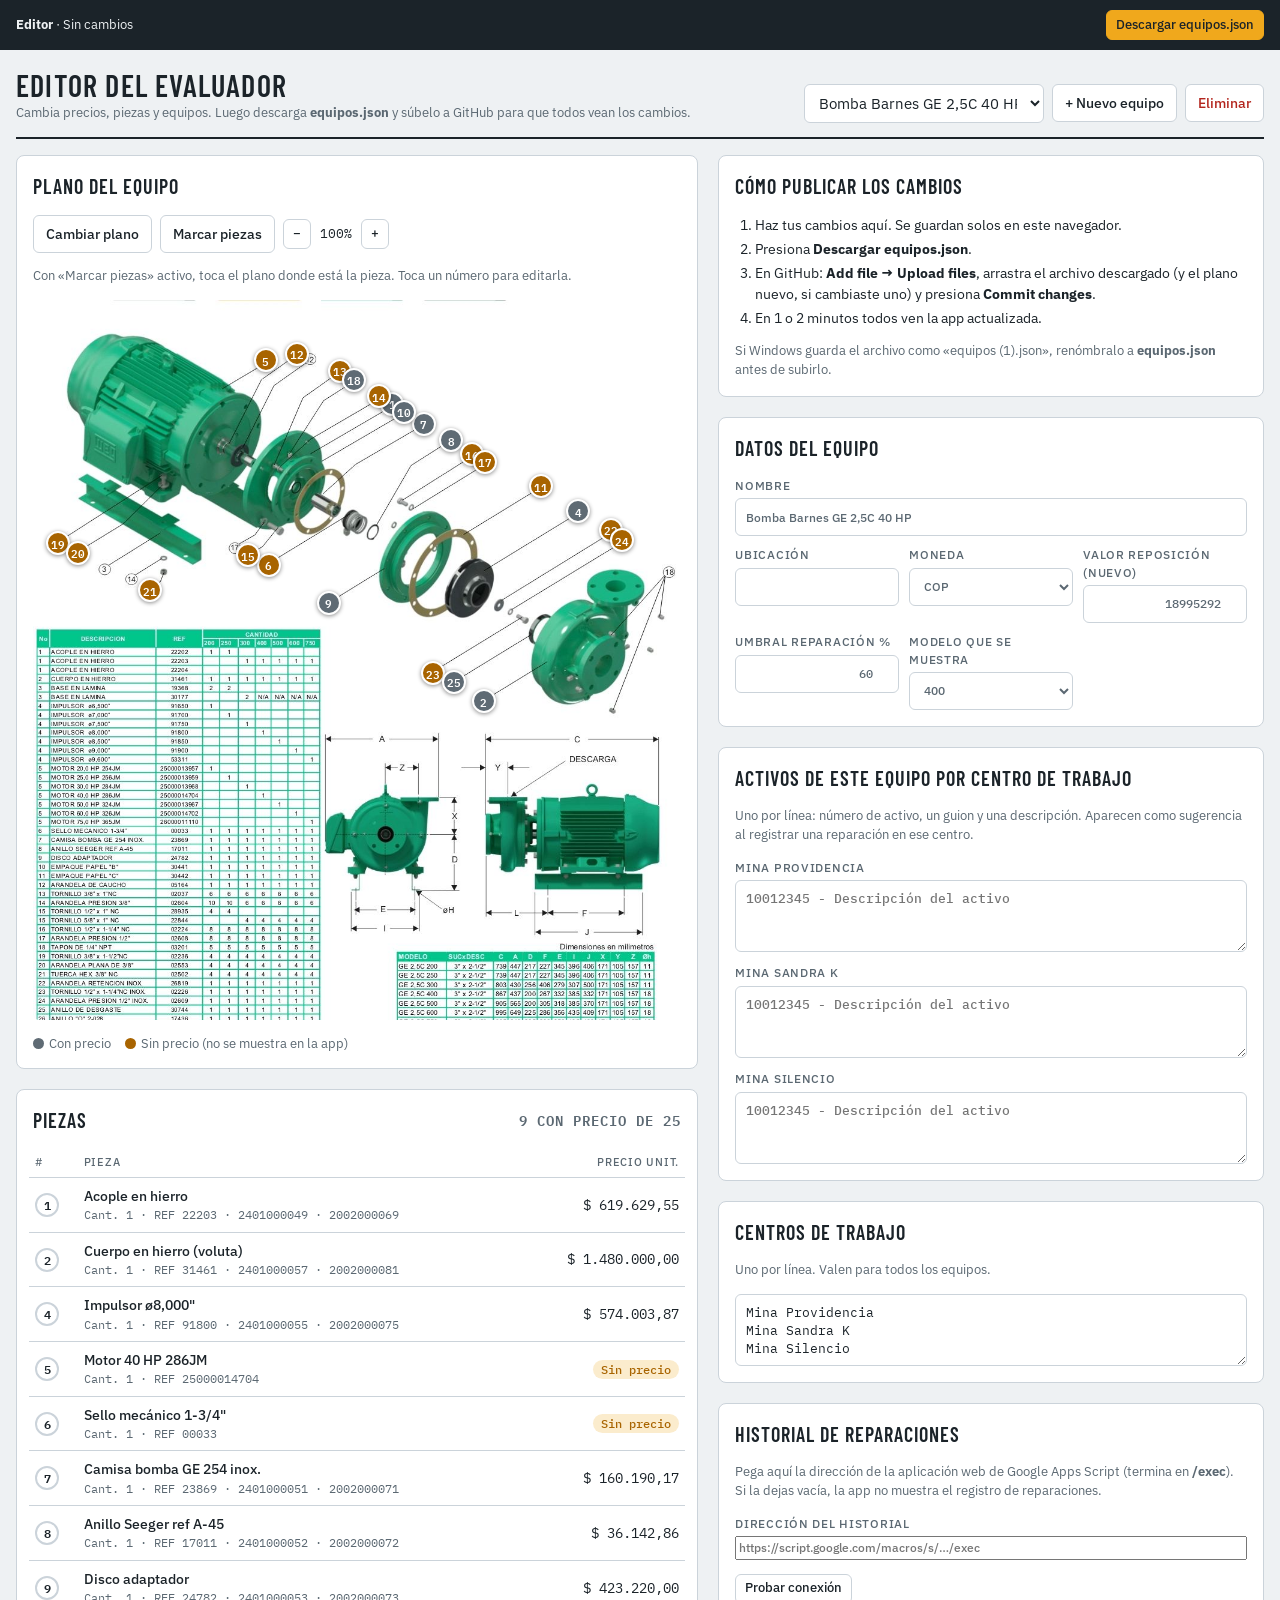
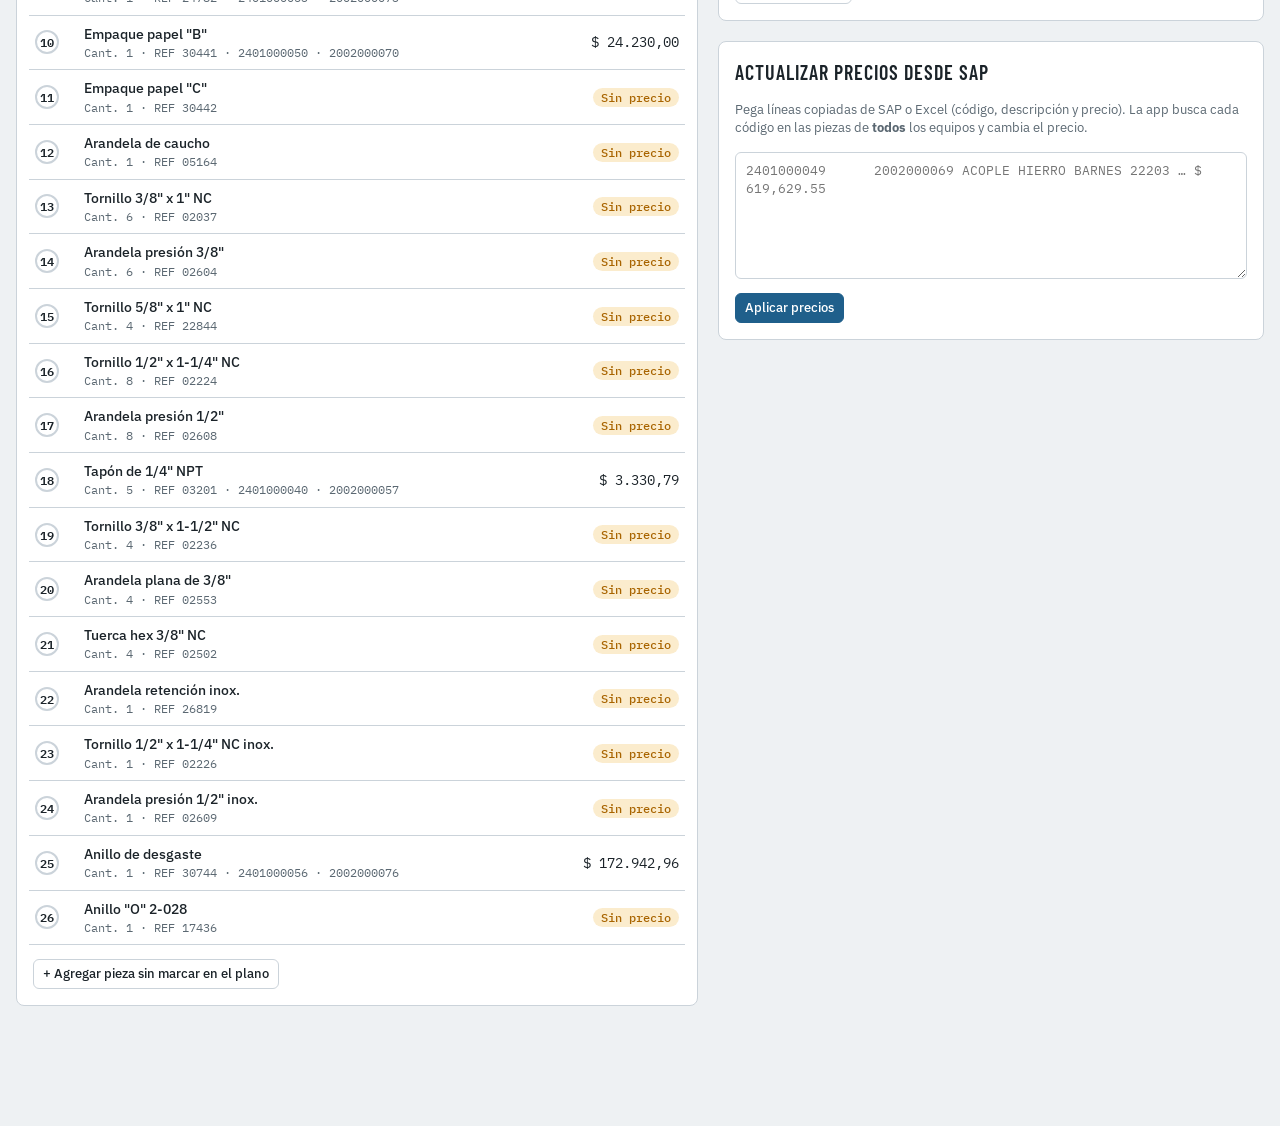
==== commit c6cdbd2f: "Add files via upload" ====
--- a/editor.html
+++ b/editor.html
@@ -104,6 +104,25 @@
       </section>
 
       <section class="panel">
+        <h2>Activos de este equipo por centro de trabajo</h2>
+        <p class="hint" style="margin:0">Uno por línea: número de activo, un guion y una descripción. Aparecen como sugerencia al registrar una reparación en ese centro.</p>
+        <div id="actBox" style="display:flex;flex-direction:column;gap:12px"></div>
+      </section>
+
+      <section class="panel">
+        <h2>Centros de trabajo</h2>
+        <p class="hint" style="margin:0">Uno por línea. Valen para todos los equipos.</p>
+        <textarea id="centrosTxt" rows="3"></textarea>
+      </section>
+
+      <section class="panel">
+        <h2>Historial de reparaciones</h2>
+        <p class="hint" style="margin:0">Pega aquí la dirección de la aplicación web de Google Apps Script (termina en <b>/exec</b>). Si la dejas vacía, la app no muestra el registro de reparaciones.</p>
+        <label class="f">Dirección del historial<input type="url" id="hURL" placeholder="https://script.google.com/macros/s/…/exec"></label>
+        <div style="display:flex;gap:8px;flex-wrap:wrap"><button class="btn sm" id="btnTest">Probar conexión</button><span class="hint" id="testMsg"></span></div>
+      </section>
+
+      <section class="panel">
         <h2>Actualizar precios desde SAP</h2>
         <p class="hint" style="margin:0">Pega líneas copiadas de SAP o Excel (código, descripción y precio). La app busca cada código en las piezas de <b>todos</b> los equipos y cambia el precio.</p>
         <textarea id="sapTxt" rows="6" placeholder="2401000049	2002000069 ACOPLE HIERRO BARNES 22203 …	$ 619,629.55"></textarea>
@@ -141,6 +160,9 @@
   const map={eqName:'nombre',eqLoc:'ubicacion',eqCur:'moneda',eqNew:'valorReposicion',eqTh:'umbral'};
   for(const [id,k] of Object.entries(map))if(document.activeElement!==$(id))$(id).value=e[k]??'';
   $('modelWrap').hidden=!e.modelos;
+  renderAct();
+  if(document.activeElement!==$('centrosTxt'))$('centrosTxt').value=centros().join('\n');
+  if(document.activeElement!==$('hURL'))$('hURL').value=D.historialURL||'';
   if(e.modelos)$('eqModel').innerHTML=e.modelos.map(x=>`<option ${x===e.modelo?'selected':''}>${esc(x)}</option>`).join('');
 }
 function imgSrc(e){return imgPreview[e.id]?imgPreview[e.id].url:e.plano}
@@ -205,6 +227,30 @@
 $('eqModel').onchange=ev=>{eq().modelo=ev.target.value;changed();renderStage();renderParts()};
 const fmap={eqName:'nombre',eqLoc:'ubicacion',eqCur:'moneda',eqNew:'valorReposicion',eqTh:'umbral'};
 for(const [id,k] of Object.entries(fmap))$(id).addEventListener('input',()=>{const el=$(id);eq()[k]=el.type==='number'?n(el.value):el.value;changed();if(k==='nombre')renderSelect();if(k==='moneda')renderParts()});
+function centros(){return (Array.isArray(D.centros)&&D.centros.length)?D.centros:['Mina Providencia','Mina Sandra K','Mina Silencio']}
+const actLine=a=>a.numero+(a.descripcion?' - '+a.descripcion:'');
+function renderAct(){
+  if(document.activeElement&&document.activeElement.dataset&&document.activeElement.dataset.centro!==undefined)return;
+  const e=eq(),cs=centros(),acts=e.activos||[];
+  const groups=cs.map(c=>({c,items:acts.filter(a=>a.centro===c)}));
+  const loose=acts.filter(a=>!cs.includes(a.centro));
+  if(loose.length)groups.push({c:'',items:loose});
+  $('actBox').innerHTML=groups.map(g=>`<label class="f">${g.c?esc(g.c):'Sin centro asignado'}<textarea rows="3" data-centro="${esc(g.c)}" placeholder="10012345 - Descripción del activo">${esc(g.items.map(actLine).join('\n'))}</textarea></label>`).join('');
+}
+$('actBox').addEventListener('input',()=>{
+  const all=[];
+  $('actBox').querySelectorAll('textarea').forEach(t=>{const c=t.dataset.centro;
+    t.value.split(/\r?\n/).map(l=>l.trim()).filter(Boolean).forEach(l=>{const i=l.indexOf(' - ');
+      all.push(i<0?{numero:l.toUpperCase(),descripcion:'',centro:c}:{numero:l.slice(0,i).trim().toUpperCase(),descripcion:l.slice(i+3).trim(),centro:c})})});
+  eq().activos=all;changed()});
+$('actBox').addEventListener('focusout',()=>setTimeout(renderAct,0));
+$('centrosTxt').addEventListener('input',()=>{D.centros=$('centrosTxt').value.split(/\r?\n/).map(l=>l.trim()).filter(Boolean);changed()});
+$('centrosTxt').addEventListener('change',renderAct);
+$('hURL').addEventListener('input',()=>{D.historialURL=$('hURL').value.trim();changed()});
+$('btnTest').onclick=async()=>{const u=$('hURL').value.trim();if(!u){$('testMsg').textContent='Pega primero la dirección.';return}
+  $('testMsg').textContent='Probando…';
+  try{const r=await fetch(u+(u.includes('?')?'&':'?')+'activo=__prueba__',{cache:'no-store'});const d=await r.json();$('testMsg').textContent=d.ok?'Conexión correcta.':'Respondió, pero no como se esperaba.'}
+  catch(e){$('testMsg').textContent='No responde. Revisa que la implementación tenga acceso «Cualquier usuario».'}};
 $('zIn').onclick=()=>{zoom=Math.min(3,zoom+0.5);renderStage()};
 $('zOut').onclick=()=>{zoom=Math.max(1,zoom-0.5);renderStage()};
 $('btnMark').onclick=()=>{if(!eq().plano&&!imgPreview[eq().id]){toast('Primero sube un plano.');return}marking=!marking;renderStage()};
